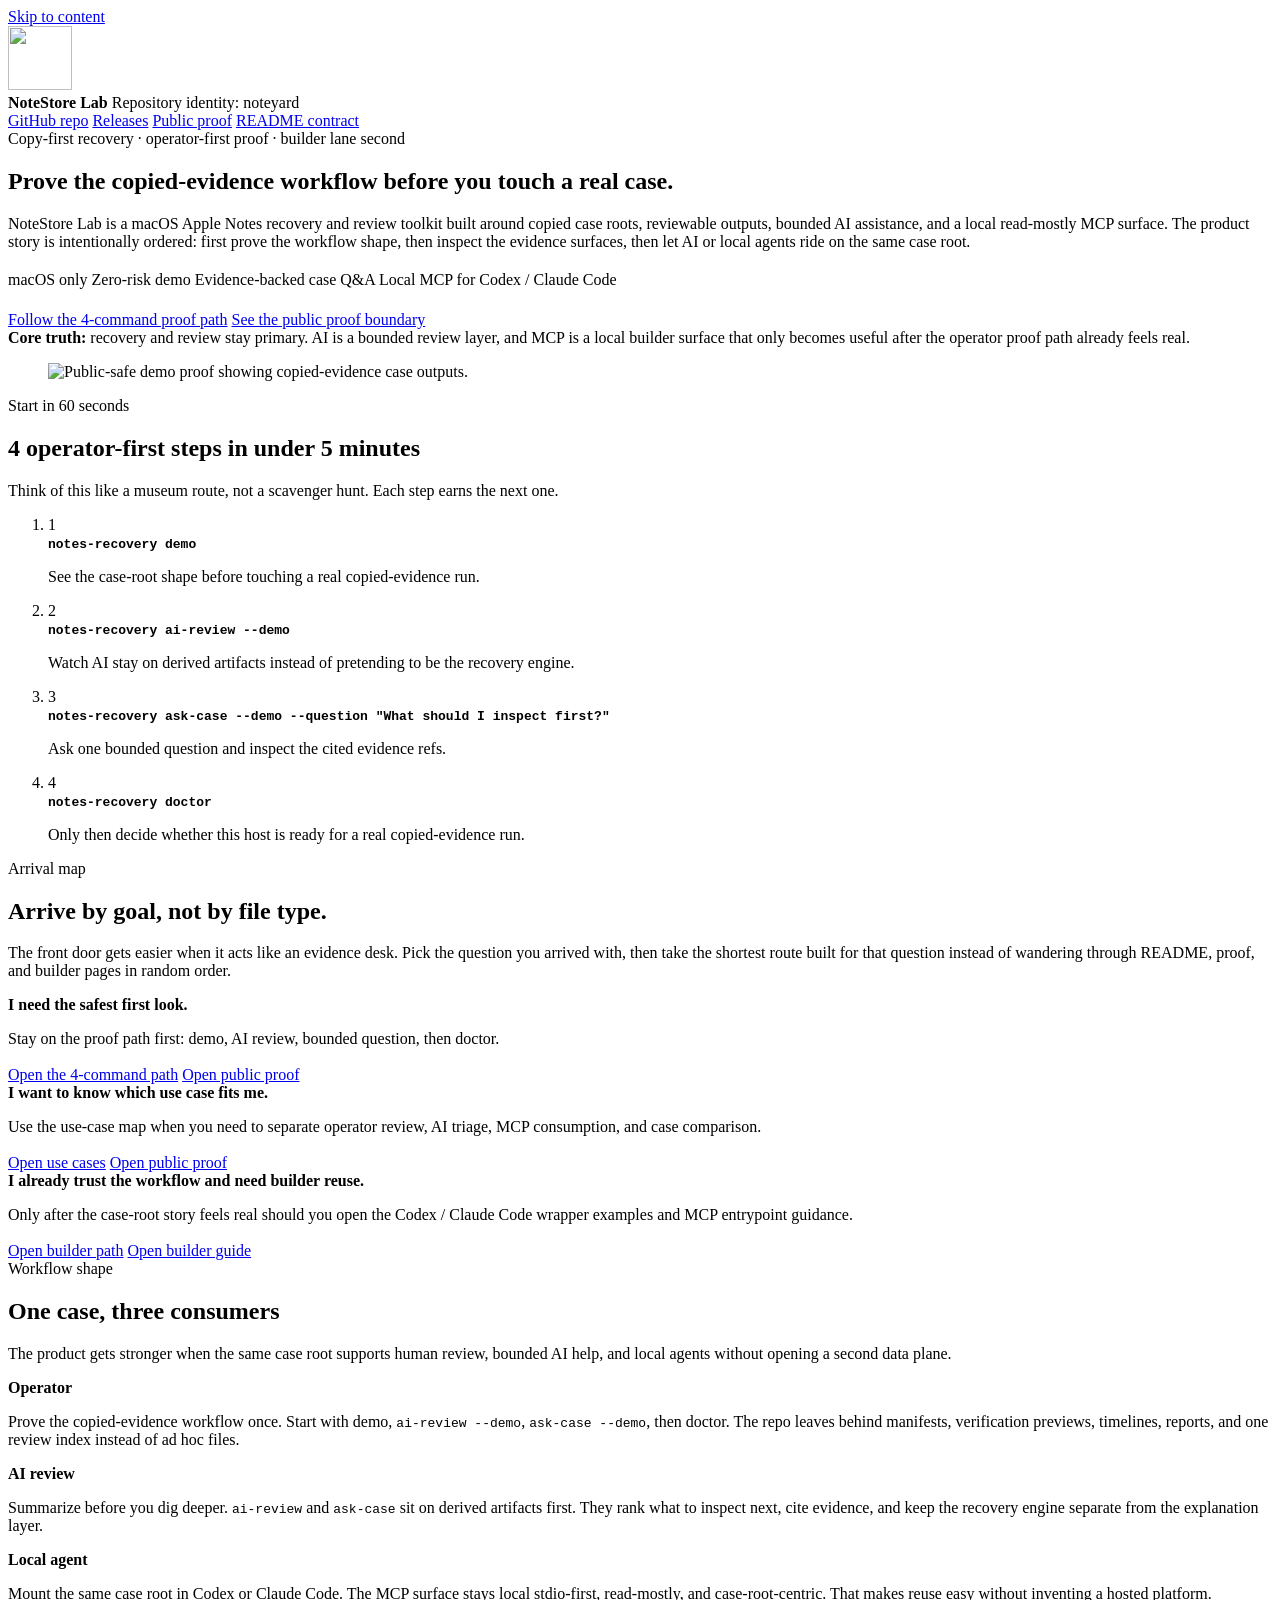
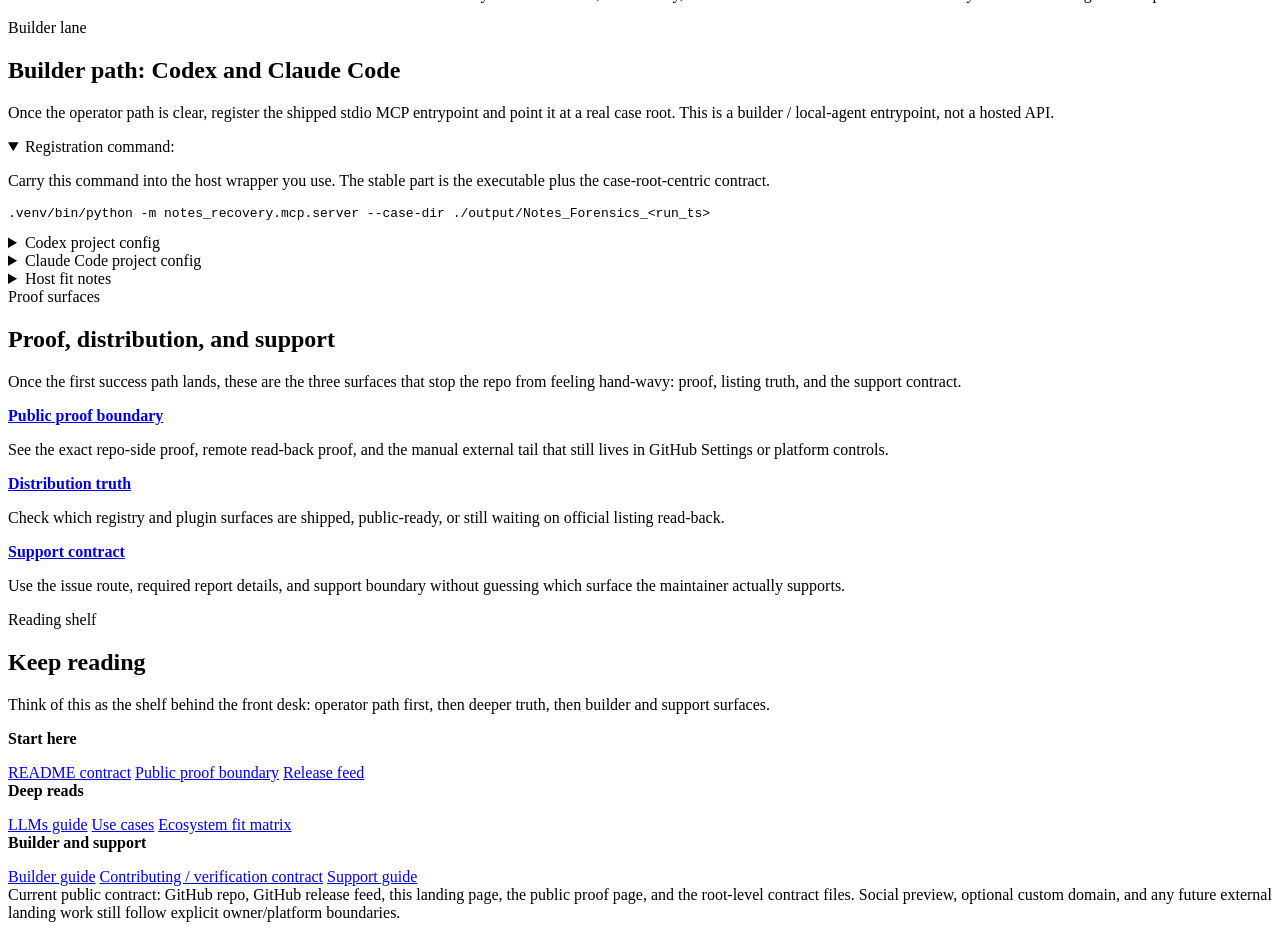
==== index.html @ bfe28a8c "chore: rename internal references to noteyard Replace apple-notes-forensics / apple_notes_forensics " ====
<!DOCTYPE html>
<html lang="en">
  <head>
    <meta charset="utf-8" />
    <meta name="viewport" content="width=device-width, initial-scale=1" />
    <title>NoteStore Lab | Copy-first Apple Notes recovery and review toolkit</title>
    <meta
      name="description"
      content="Copy-first Apple Notes recovery and review toolkit for macOS, with AI-assisted triage, evidence-backed case Q&A, and a read-mostly MCP surface for Codex / Claude Code style local agent workflows."
    />
    <meta
      property="og:title"
      content="NoteStore Lab | Copy-first Apple Notes recovery and review toolkit"
    />
    <meta
      property="og:description"
      content="Recovery and review stay primary. AI remains a bounded review layer, and MCP stays a local stdio-first protocol surface for builders and Codex / Claude Code style local agents."
    />
    <meta property="og:site_name" content="NoteStore Lab" />
    <meta property="og:locale" content="en_US" />
    <meta property="og:type" content="website" />
    <meta property="og:image" content="assets/social/social-preview.png" />
    <meta property="og:url" content="https://xiaojiou176-open.github.io/noteyard/" />
    <meta name="robots" content="index,follow,max-image-preview:large" />
    <meta
      name="keywords"
      content="Apple Notes recovery, Apple Notes forensics, AI-assisted review, MCP server, Codex, Claude Code, local agent workflow, digital forensics, case root review"
    />
    <meta name="twitter:card" content="summary_large_image" />
    <meta
      name="twitter:title"
      content="NoteStore Lab | Copy-first Apple Notes recovery and review toolkit"
    />
    <meta
      name="twitter:description"
      content="AI-assisted triage, evidence-backed case Q&A, and a read-mostly MCP surface for Codex / Claude Code style local agent workflows."
    />
    <meta name="twitter:image" content="assets/social/social-preview.png" />
    <meta name="twitter:url" content="https://xiaojiou176-open.github.io/noteyard/" />
    <meta name="theme-color" content="#16212b" />
    <link rel="canonical" href="https://xiaojiou176-open.github.io/noteyard/" />
    <link rel="icon" type="image/svg+xml" href="assets/brand/notestorelab-mark.svg" />
    <link rel="icon" type="image/png" sizes="32x32" href="assets/brand/favicon-32.png" />
    <link rel="apple-touch-icon" sizes="180x180" href="assets/brand/apple-touch-icon.png" />
    <link rel="manifest" href="site.webmanifest" />
    <link rel="alternate" hreflang="en" href="https://xiaojiou176-open.github.io/noteyard/" />
    <link rel="alternate" hreflang="x-default" href="https://xiaojiou176-open.github.io/noteyard/" />
    <link rel="stylesheet" href="assets/site.css" />
    <script type="application/ld+json">
      {
        "@context": "https://schema.org",
        "@type": "SoftwareSourceCode",
        "name": "NoteStore Lab",
        "codeRepository": "https://github.com/xiaojiou176-open/noteyard",
        "url": "https://xiaojiou176-open.github.io/noteyard/",
        "description": "Copy-first Apple Notes recovery and review toolkit for macOS, with AI-assisted triage, evidence-backed case Q&A, and a read-mostly MCP surface for Codex / Claude Code style local agent workflows.",
        "inLanguage": "en-US",
        "programmingLanguage": "Python",
        "runtimePlatform": "macOS",
        "keywords": [
          "Apple Notes recovery",
          "Apple Notes forensics",
          "AI-assisted review",
          "MCP server",
          "Codex",
          "Claude Code",
          "digital forensics",
          "local agent workflow"
        ],
        "license": "https://github.com/xiaojiou176-open/noteyard/blob/main/LICENSE"
      }
    </script>
  </head>
  <body>
    <a class="skip-link" href="#content">Skip to content</a>
    <div class="site-shell">
      <header class="site-topbar fade-up">
        <div class="brand">
          <img class="brand-mark" src="assets/brand/notestorelab-mark.svg" alt="" width="64" height="64" />
          <div class="brand-copy">
            <strong>NoteStore Lab</strong>
            <span>Repository identity: noteyard</span>
          </div>
        </div>
        <nav class="site-nav" aria-label="Primary">
          <a class="pill" href="https://github.com/xiaojiou176-open/noteyard">GitHub repo</a>
          <a class="pill" href="https://github.com/xiaojiou176-open/noteyard/releases">Releases</a>
          <a class="pill" href="proof.html">Public proof</a>
          <a class="pill" href="https://github.com/xiaojiou176-open/noteyard/blob/main/README.md">README contract</a>
        </nav>
      </header>

      <main id="content">
        <section class="poster fade-up delay-1">
          <div class="poster-copy">
            <div>
              <span class="kicker">Copy-first recovery · operator-first proof · builder lane second</span>
              <h1>Prove the copied-evidence workflow before you touch a real case.</h1>
              <p class="lede">
                NoteStore Lab is a macOS Apple Notes recovery and review toolkit
                built around copied case roots, reviewable outputs, bounded AI
                assistance, and a local read-mostly MCP surface. The product
                story is intentionally ordered: first prove the workflow shape,
                then inspect the evidence surfaces, then let AI or local agents
                ride on the same case root.
              </p>
              <div class="badge-row" style="margin-top: 20px;">
                <span class="badge">macOS only</span>
                <span class="badge">Zero-risk demo</span>
                <span class="badge">Evidence-backed case Q&amp;A</span>
                <span class="badge">Local MCP for Codex / Claude Code</span>
              </div>
              <div class="cta-row" style="margin-top: 22px;">
                <a class="button-primary" href="#proof-path">Follow the 4-command proof path</a>
                <a class="button-secondary" href="proof.html">See the public proof boundary</a>
              </div>
            </div>

            <div class="poster-note">
              <strong>Core truth:</strong> recovery and review stay primary. AI
              is a bounded review layer, and MCP is a local builder surface that
              only becomes useful after the operator proof path already feels
              real.
            </div>
          </div>

          <div class="poster-visual">
            <figure class="hero-shot">
              <img
                src="assets/readme/hero-public-demo.png"
                alt="Public-safe demo proof showing copied-evidence case outputs."
              />
            </figure>
            <aside class="command-panel" id="proof-path" aria-label="Start in 60 seconds">
              <span class="command-kicker">Start in 60 seconds</span>
              <h2>4 operator-first steps in under 5 minutes</h2>
              <p class="command-copy">
                Think of this like a museum route, not a scavenger hunt. Each
                step earns the next one.
              </p>
              <ol class="command-list">
                <li class="command-step">
                  <span class="step-index">1</span>
                  <div>
                    <strong><code>notes-recovery demo</code></strong>
                    <p>See the case-root shape before touching a real copied-evidence run.</p>
                  </div>
                </li>
                <li class="command-step">
                  <span class="step-index">2</span>
                  <div>
                    <strong><code>notes-recovery ai-review --demo</code></strong>
                    <p>Watch AI stay on derived artifacts instead of pretending to be the recovery engine.</p>
                  </div>
                </li>
                <li class="command-step">
                  <span class="step-index">3</span>
                  <div>
                    <strong><code>notes-recovery ask-case --demo --question "What should I inspect first?"</code></strong>
                    <p>Ask one bounded question and inspect the cited evidence refs.</p>
                  </div>
                </li>
                <li class="command-step">
                  <span class="step-index">4</span>
                  <div>
                    <strong><code>notes-recovery doctor</code></strong>
                    <p>Only then decide whether this host is ready for a real copied-evidence run.</p>
                  </div>
                </li>
              </ol>
            </aside>
          </div>
        </section>

        <section class="site-section fade-up delay-2">
          <div class="section-header">
            <div>
              <span class="section-kicker">Arrival map</span>
              <h2>Arrive by goal, not by file type.</h2>
            </div>
            <p class="section-copy">
              The front door gets easier when it acts like an evidence desk.
              Pick the question you arrived with, then take the shortest route
              built for that question instead of wandering through README,
              proof, and builder pages in random order.
            </p>
          </div>
          <div class="card-grid card-grid--3">
            <article class="card card--accent">
              <strong>I need the safest first look.</strong>
              <p>
                Stay on the proof path first: demo, AI review, bounded
                question, then doctor.
              </p>
              <div class="pill-row" style="margin-top: 18px;">
                <a class="pill" href="#proof-path">Open the 4-command path</a>
                <a class="pill" href="proof.html">Open public proof</a>
              </div>
            </article>
            <article class="card card--ink">
              <strong>I want to know which use case fits me.</strong>
              <p>
                Use the use-case map when you need to separate operator review,
                AI triage, MCP consumption, and case comparison.
              </p>
              <div class="pill-row" style="margin-top: 18px;">
                <a class="pill" href="https://github.com/xiaojiou176-open/noteyard/blob/main/USE_CASES.md">Open use cases</a>
                <a class="pill" href="proof.html">Open public proof</a>
              </div>
            </article>
            <article class="card card--warm">
              <strong>I already trust the workflow and need builder reuse.</strong>
              <p>
                Only after the case-root story feels real should you open the
                Codex / Claude Code wrapper examples and MCP entrypoint
                guidance.
              </p>
              <div class="pill-row" style="margin-top: 18px;">
                <a class="pill" href="#builder-path">Open builder path</a>
                <a class="pill" href="https://github.com/xiaojiou176-open/noteyard/blob/main/INTEGRATIONS.md">Open builder guide</a>
              </div>
            </article>
          </div>
        </section>

        <section class="site-section fade-up delay-2">
          <div class="section-header">
            <div>
              <span class="section-kicker">Workflow shape</span>
              <h2>One case, three consumers</h2>
            </div>
            <p class="section-copy">
              The product gets stronger when the same case root supports human
              review, bounded AI help, and local agents without opening a
              second data plane.
            </p>
          </div>
          <div class="rail-grid">
            <article class="rail-card card--accent">
              <strong>Operator</strong>
              <p>
                Prove the copied-evidence workflow once. Start with demo,
                <code>ai-review --demo</code>, <code>ask-case --demo</code>,
                then doctor. The repo leaves behind manifests, verification
                previews, timelines, reports, and one review index instead of
                ad hoc files.
              </p>
            </article>
            <article class="rail-card card--ink">
              <strong>AI review</strong>
              <p>
                Summarize before you dig deeper. <code>ai-review</code> and
                <code>ask-case</code> sit on derived artifacts first. They rank
                what to inspect next, cite evidence, and keep the recovery
                engine separate from the explanation layer.
              </p>
            </article>
            <article class="rail-card card--warm">
              <strong>Local agent</strong>
              <p>
                Mount the same case root in Codex or Claude Code. The MCP
                surface stays local stdio-first, read-mostly, and
                case-root-centric. That makes reuse easy without inventing a
                hosted platform.
              </p>
            </article>
          </div>
        </section>

        <section class="site-section fade-up delay-3" id="builder-path">
          <div class="section-header">
            <div>
              <span class="section-kicker">Builder lane</span>
              <h2>Builder path: Codex and Claude Code</h2>
            </div>
            <p class="section-copy">
              Once the operator path is clear, register the shipped stdio MCP
              entrypoint and point it at a real case root. This is a builder /
              local-agent entrypoint, not a hosted API.
            </p>
          </div>

          <div class="accordion-group">
            <details class="accordion" open>
              <summary>Registration command:</summary>
              <div class="accordion-body">
                <p>
                  Carry this command into the host wrapper you use. The stable
                  part is the executable plus the case-root-centric contract.
                </p>
                <pre><code>.venv/bin/python -m notes_recovery.mcp.server --case-dir ./output/Notes_Forensics_&lt;run_ts&gt;</code></pre>
              </div>
            </details>

            <details class="accordion">
              <summary>Codex project config</summary>
              <div class="accordion-body">
                <p>
                  Use the project <code>.codex/config.toml</code> shape and keep
                  the path base honest.
                </p>
                <pre><code>[mcp_servers.notestorelab]
command = "../.venv/bin/python"
args = [
  "-m",
  "notes_recovery.mcp.server",
  "--case-dir",
  "./output/Notes_Forensics_&lt;run_ts&gt;",
]
cwd = ".."</code></pre>
              </div>
            </details>

            <details class="accordion">
              <summary>Claude Code project config</summary>
              <div class="accordion-body">
                <p>
                  Use the project <code>.mcp.json</code> shape and point it at
                  the same shipped local stdio command.
                </p>
                <pre><code>{
  "mcpServers": {
    "notestorelab": {
      "command": ".venv/bin/python",
      "args": [
        "-m",
        "notes_recovery.mcp.server",
        "--case-dir",
        "./output/Notes_Forensics_&lt;run_ts&gt;"
      ]
    }
  }
}</code></pre>
              </div>
            </details>

            <details class="accordion">
              <summary>Host fit notes</summary>
              <div class="accordion-body">
                <div class="host-grid">
                  <article class="callout-card">
                    <strong>Claude Code</strong>
                    <p>
                      Good fit for the shipped local stdio MCP contract and
                      case-root-centric workflow.
                    </p>
                  </article>
                  <article class="callout-card">
                    <strong>Codex</strong>
                    <p>
                      Good fit for the same local stdio MCP contract. Carry the
                      executable command into the host wrapper you use.
                    </p>
                  </article>
                  <article class="callout-card">
                    <strong>ChatGPT developer mode</strong>
                    <p>Comparison path only.</p>
                  </article>
                  <article class="callout-card">
                    <strong>OpenClaw-style hosts</strong>
                    <p>
                      Compatible bundle path now shipped. Reuse the same local
                      MCP command and the bundled archive build, but do not
                      treat the live secondary ClawHub skill listing as proof of
                      a first-class OpenClaw wrapper or bundle listing.
                    </p>
                  </article>
                </div>
                <div class="inline-note" style="margin-top: 16px;">
                  Fastest host smoke: run demo, run
                  <code>ask-case --demo</code>, then register the exact
                  <code>notes_recovery.mcp.server</code> command against one
                  case root.
                </div>
              </div>
            </details>
          </div>
        </section>

        <section class="site-section fade-up delay-3">
          <div class="section-header">
            <div>
              <span class="section-kicker">Proof surfaces</span>
              <h2>Proof, distribution, and support</h2>
            </div>
            <p class="section-copy">
              Once the first success path lands, these are the three surfaces
              that stop the repo from feeling hand-wavy: proof, listing truth,
              and the support contract.
            </p>
          </div>
          <div class="card-grid card-grid--3">
            <article class="card card--accent">
              <strong><a href="proof.html">Public proof boundary</a></strong>
              <p>
                See the exact repo-side proof, remote read-back proof, and the
                manual external tail that still lives in GitHub Settings or
                platform controls.
              </p>
            </article>
            <article class="card card--ink">
              <strong><a href="https://github.com/xiaojiou176-open/noteyard/blob/main/DISTRIBUTION.md">Distribution truth</a></strong>
              <p>
                Check which registry and plugin surfaces are shipped,
                public-ready, or still waiting on official listing read-back.
              </p>
            </article>
            <article class="card card--warm">
              <strong><a href="https://github.com/xiaojiou176-open/noteyard/blob/main/SUPPORT.md">Support contract</a></strong>
              <p>
                Use the issue route, required report details, and support
                boundary without guessing which surface the maintainer actually
                supports.
              </p>
            </article>
          </div>
        </section>

        <section class="site-section fade-up delay-3">
          <div class="section-header">
            <div>
              <span class="section-kicker">Reading shelf</span>
              <h2>Keep reading</h2>
            </div>
            <p class="section-copy">
              Think of this as the shelf behind the front desk: operator path
              first, then deeper truth, then builder and support surfaces.
            </p>
          </div>
          <div class="link-grid card-grid--3">
            <article class="link-card">
              <strong>Start here</strong>
              <div class="pill-row" style="margin-top: 16px;">
                <a class="pill" href="https://github.com/xiaojiou176-open/noteyard/blob/main/README.md">README contract</a>
                <a class="pill" href="proof.html">Public proof boundary</a>
                <a class="pill" href="https://github.com/xiaojiou176-open/noteyard/releases">Release feed</a>
              </div>
            </article>
            <article class="link-card">
              <strong>Deep reads</strong>
              <div class="pill-row" style="margin-top: 16px;">
                <a class="pill" href="llms.txt">LLMs guide</a>
                <a class="pill" href="USE_CASES.md">Use cases</a>
                <a class="pill" href="ECOSYSTEM.md">Ecosystem fit matrix</a>
              </div>
            </article>
            <article class="link-card">
              <strong>Builder and support</strong>
              <div class="pill-row" style="margin-top: 16px;">
                <a class="pill" href="INTEGRATIONS.md">Builder guide</a>
                <a class="pill" href="CONTRIBUTING.md">Contributing / verification contract</a>
                <a class="pill" href="SUPPORT.md">Support guide</a>
              </div>
            </article>
          </div>

          <div class="footer-note">
            Current public contract: GitHub repo, GitHub release feed, this
            landing page, the public proof page, and the root-level contract
            files. Social preview, optional custom domain, and any future
            external landing work still follow explicit owner/platform
            boundaries.
          </div>
        </section>
      </main>
    </div>
  </body>
</html>
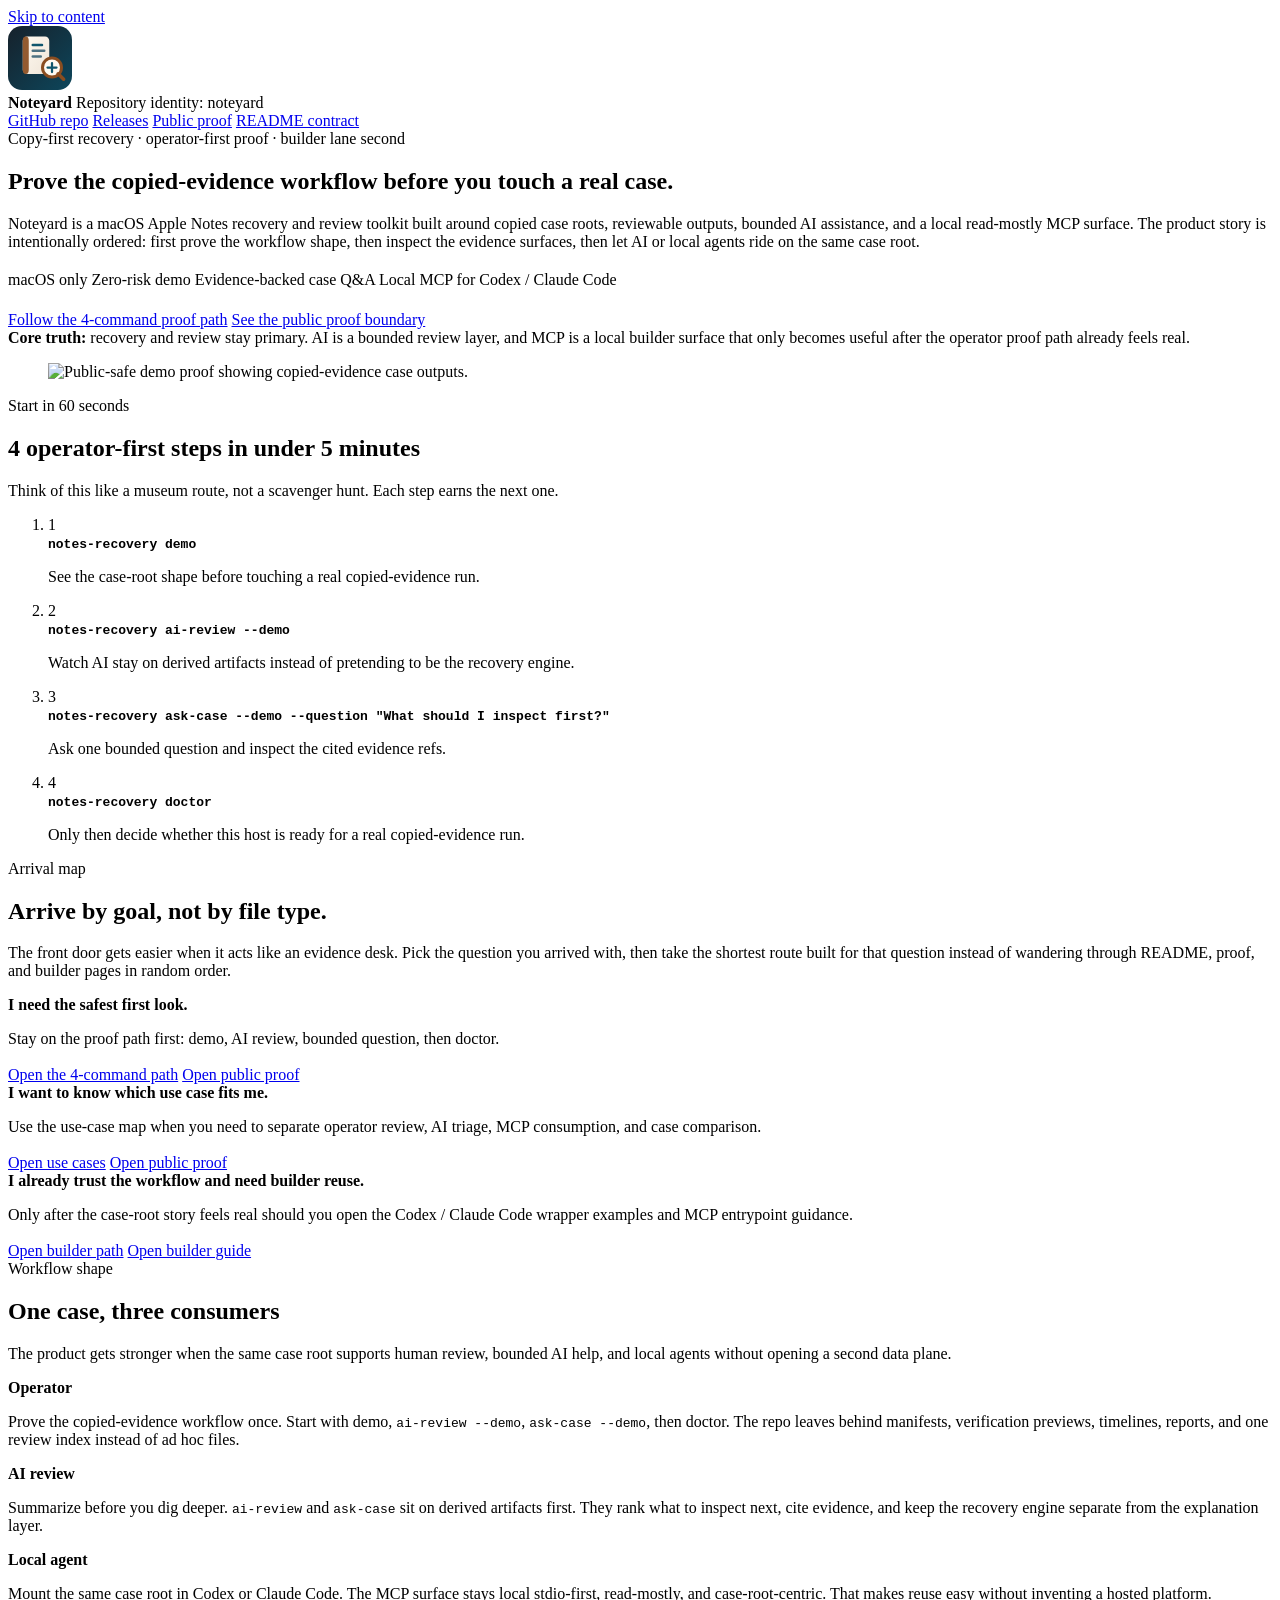
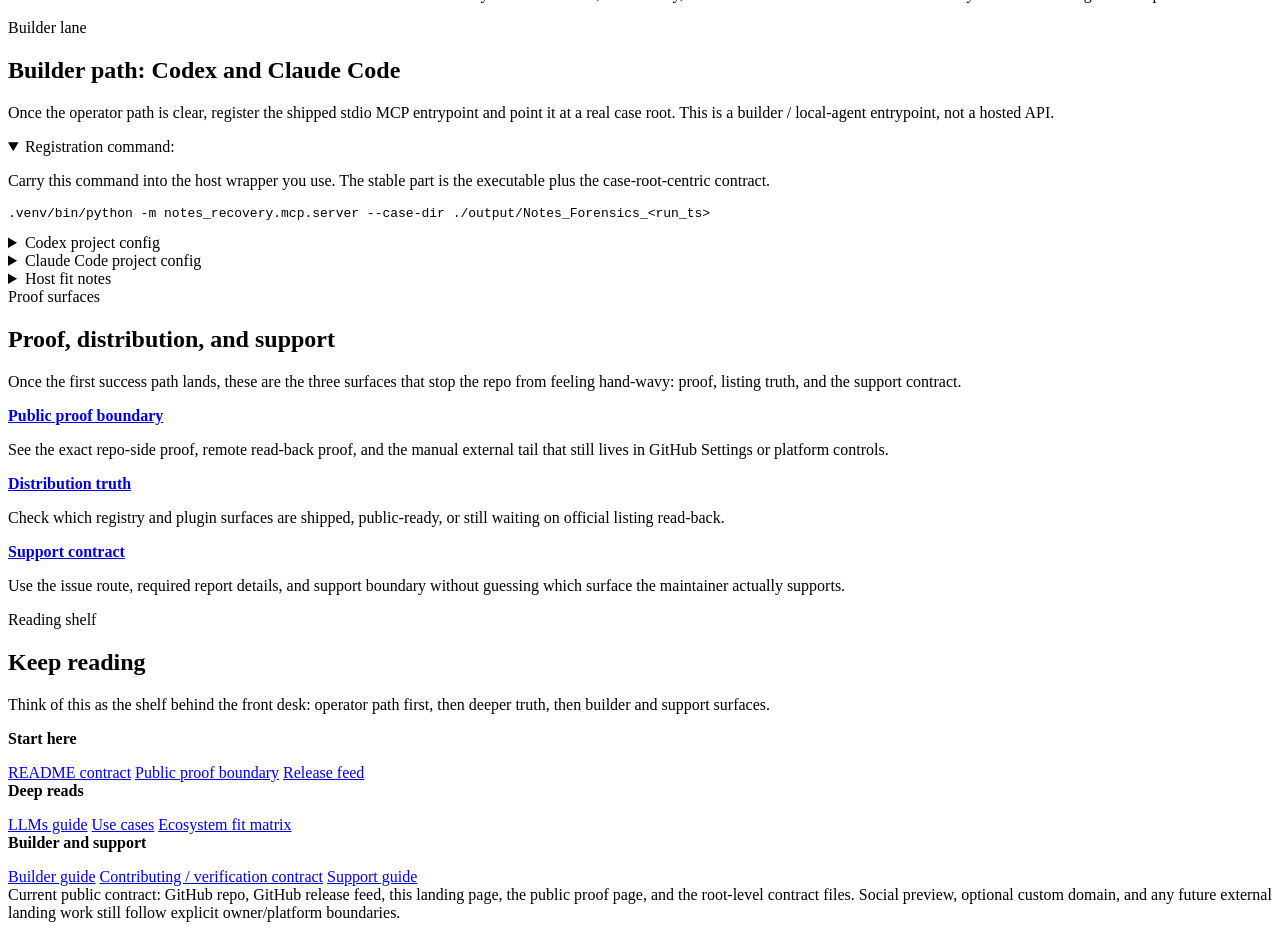
==== commit b9fbd6cf: "chore: full consistent rename to noteyard Replace ALL casing variants of every legacy product/brand " ====
--- a/index.html
+++ b/index.html
@@ -3,20 +3,20 @@
   <head>
     <meta charset="utf-8" />
     <meta name="viewport" content="width=device-width, initial-scale=1" />
-    <title>NoteStore Lab | Copy-first Apple Notes recovery and review toolkit</title>
+    <title>Noteyard | Copy-first Apple Notes recovery and review toolkit</title>
     <meta
       name="description"
       content="Copy-first Apple Notes recovery and review toolkit for macOS, with AI-assisted triage, evidence-backed case Q&A, and a read-mostly MCP surface for Codex / Claude Code style local agent workflows."
     />
     <meta
       property="og:title"
-      content="NoteStore Lab | Copy-first Apple Notes recovery and review toolkit"
+      content="Noteyard | Copy-first Apple Notes recovery and review toolkit"
     />
     <meta
       property="og:description"
       content="Recovery and review stay primary. AI remains a bounded review layer, and MCP stays a local stdio-first protocol surface for builders and Codex / Claude Code style local agents."
     />
-    <meta property="og:site_name" content="NoteStore Lab" />
+    <meta property="og:site_name" content="Noteyard" />
     <meta property="og:locale" content="en_US" />
     <meta property="og:type" content="website" />
     <meta property="og:image" content="assets/social/social-preview.png" />
@@ -29,7 +29,7 @@
     <meta name="twitter:card" content="summary_large_image" />
     <meta
       name="twitter:title"
-      content="NoteStore Lab | Copy-first Apple Notes recovery and review toolkit"
+      content="Noteyard | Copy-first Apple Notes recovery and review toolkit"
     />
     <meta
       name="twitter:description"
@@ -39,7 +39,7 @@
     <meta name="twitter:url" content="https://xiaojiou176-open.github.io/noteyard/" />
     <meta name="theme-color" content="#16212b" />
     <link rel="canonical" href="https://xiaojiou176-open.github.io/noteyard/" />
-    <link rel="icon" type="image/svg+xml" href="assets/brand/notestorelab-mark.svg" />
+    <link rel="icon" type="image/svg+xml" href="assets/brand/noteyard-mark.svg" />
     <link rel="icon" type="image/png" sizes="32x32" href="assets/brand/favicon-32.png" />
     <link rel="apple-touch-icon" sizes="180x180" href="assets/brand/apple-touch-icon.png" />
     <link rel="manifest" href="site.webmanifest" />
@@ -50,7 +50,7 @@
       {
         "@context": "https://schema.org",
         "@type": "SoftwareSourceCode",
-        "name": "NoteStore Lab",
+        "name": "Noteyard",
         "codeRepository": "https://github.com/xiaojiou176-open/noteyard",
         "url": "https://xiaojiou176-open.github.io/noteyard/",
         "description": "Copy-first Apple Notes recovery and review toolkit for macOS, with AI-assisted triage, evidence-backed case Q&A, and a read-mostly MCP surface for Codex / Claude Code style local agent workflows.",
@@ -76,9 +76,9 @@
     <div class="site-shell">
       <header class="site-topbar fade-up">
         <div class="brand">
-          <img class="brand-mark" src="assets/brand/notestorelab-mark.svg" alt="" width="64" height="64" />
+          <img class="brand-mark" src="assets/brand/noteyard-mark.svg" alt="" width="64" height="64" />
           <div class="brand-copy">
-            <strong>NoteStore Lab</strong>
+            <strong>Noteyard</strong>
             <span>Repository identity: noteyard</span>
           </div>
         </div>
@@ -97,7 +97,7 @@
               <span class="kicker">Copy-first recovery · operator-first proof · builder lane second</span>
               <h1>Prove the copied-evidence workflow before you touch a real case.</h1>
               <p class="lede">
-                NoteStore Lab is a macOS Apple Notes recovery and review toolkit
+                Noteyard is a macOS Apple Notes recovery and review toolkit
                 built around copied case roots, reviewable outputs, bounded AI
                 assistance, and a local read-mostly MCP surface. The product
                 story is intentionally ordered: first prove the workflow shape,
@@ -299,7 +299,7 @@
                   Use the project <code>.codex/config.toml</code> shape and keep
                   the path base honest.
                 </p>
-                <pre><code>[mcp_servers.notestorelab]
+                <pre><code>[mcp_servers.noteyard]
 command = "../.venv/bin/python"
 args = [
   "-m",
@@ -320,7 +320,7 @@
                 </p>
                 <pre><code>{
   "mcpServers": {
-    "notestorelab": {
+    "noteyard": {
       "command": ".venv/bin/python",
       "args": [
         "-m",
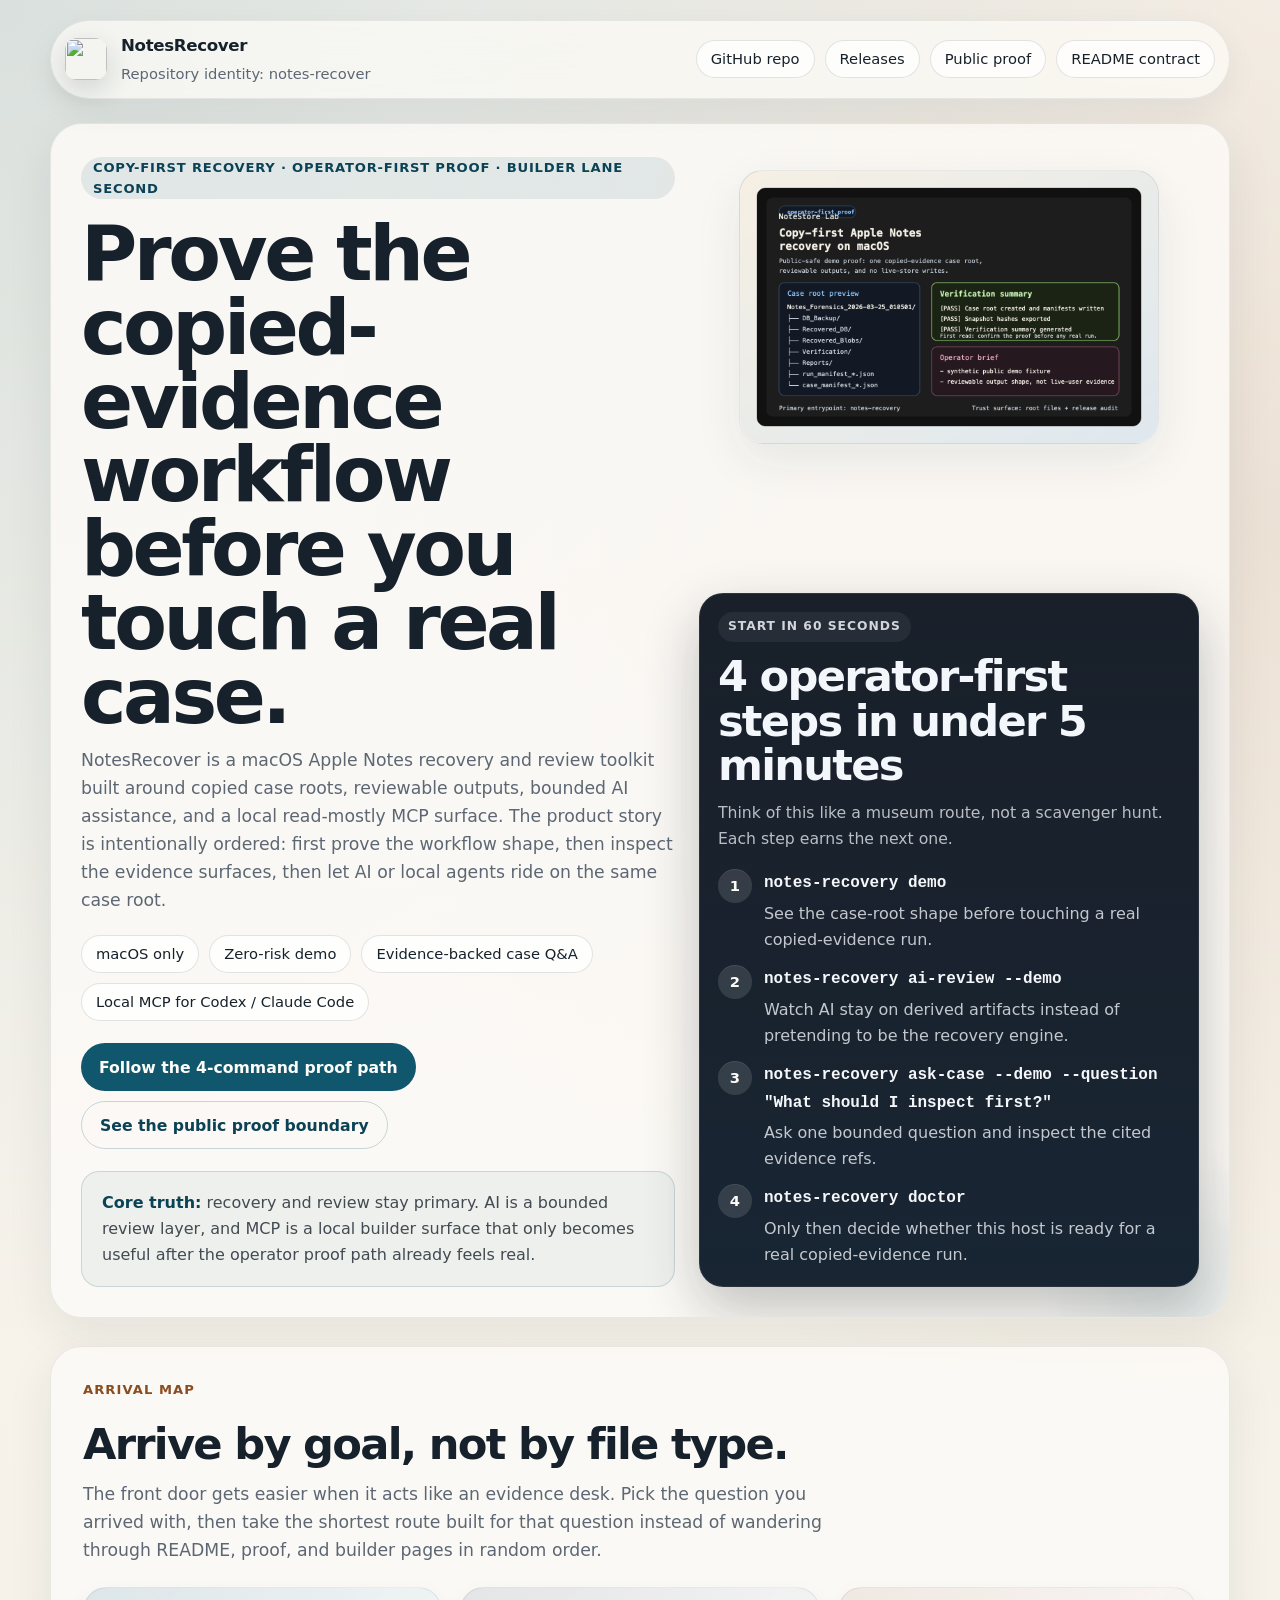
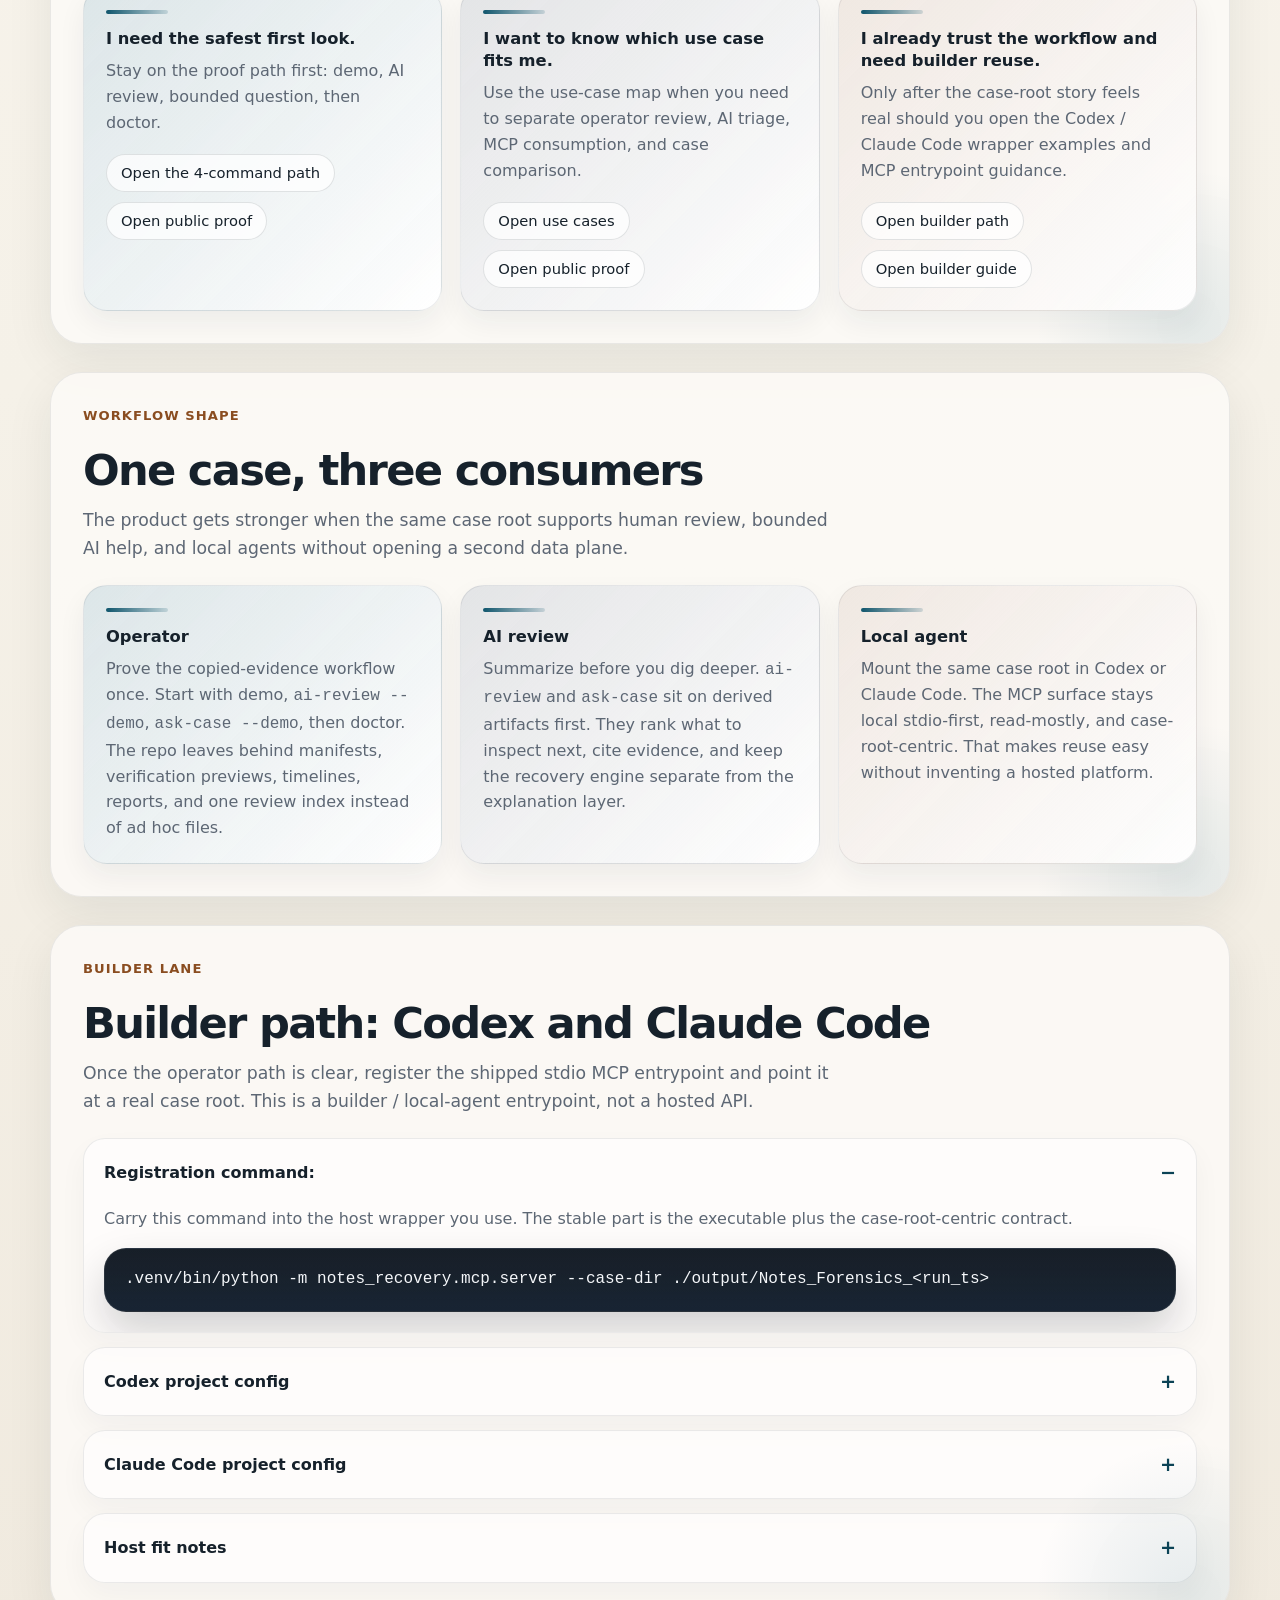
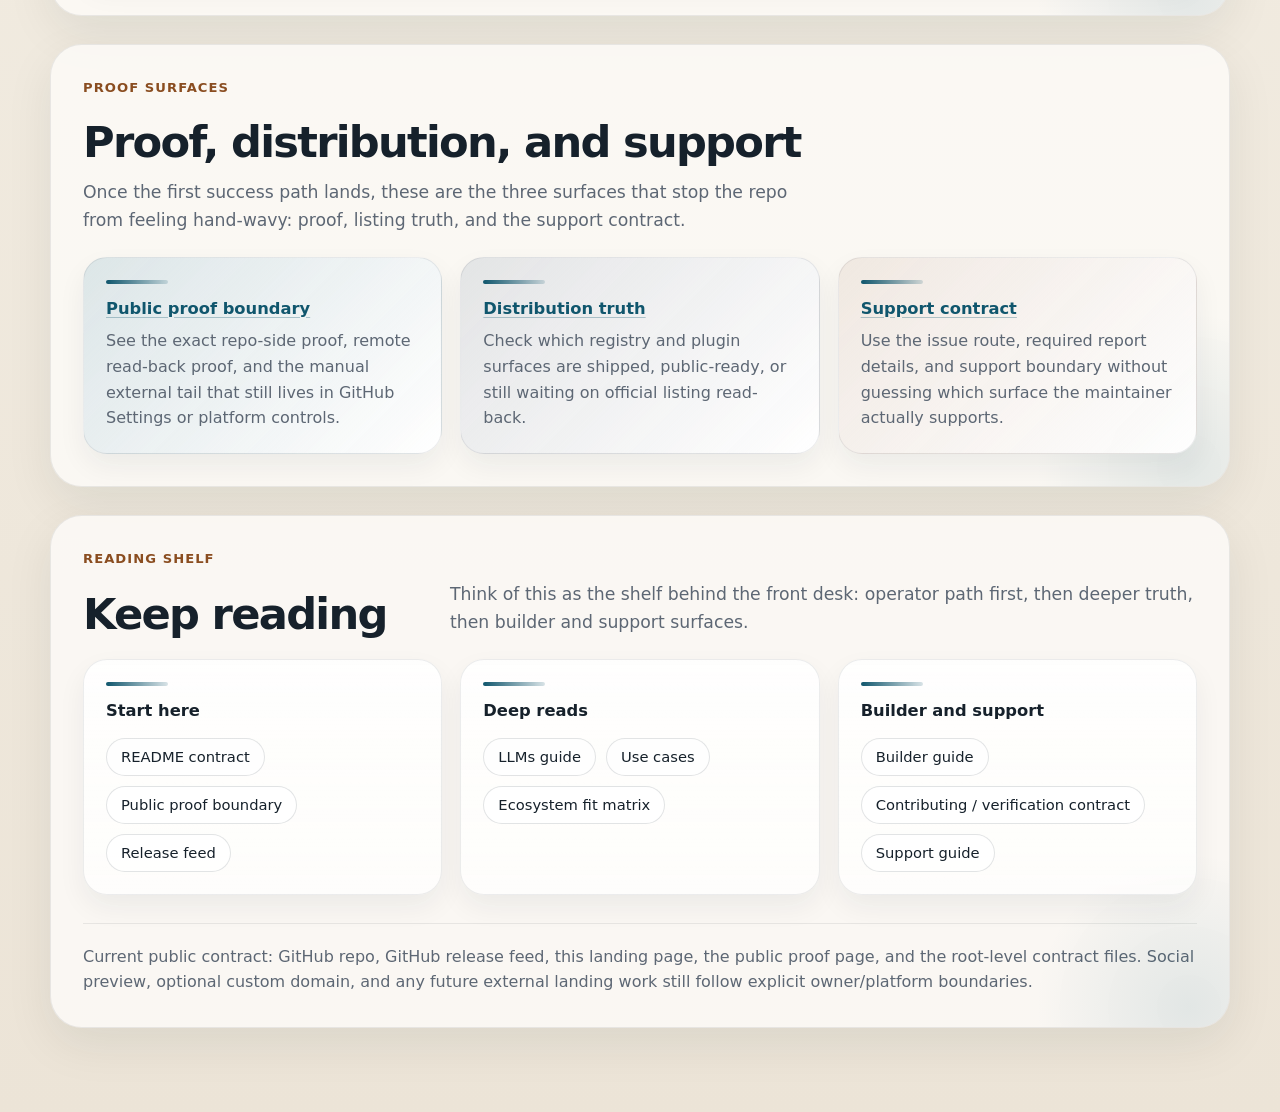
==== commit 887be925: "chore(rebrand): noteyard → notes-recover (v3 deep rename) 5/27 v3 核弹方案：彻底深层改名。  变更： - 仓内所有旧名字符串替换为新名" ====
--- a/index.html
+++ b/index.html
@@ -3,24 +3,24 @@
   <head>
     <meta charset="utf-8" />
     <meta name="viewport" content="width=device-width, initial-scale=1" />
-    <title>Noteyard | Copy-first Apple Notes recovery and review toolkit</title>
+    <title>NotesRecover | Copy-first Apple Notes recovery and review toolkit</title>
     <meta
       name="description"
       content="Copy-first Apple Notes recovery and review toolkit for macOS, with AI-assisted triage, evidence-backed case Q&A, and a read-mostly MCP surface for Codex / Claude Code style local agent workflows."
     />
     <meta
       property="og:title"
-      content="Noteyard | Copy-first Apple Notes recovery and review toolkit"
+      content="NotesRecover | Copy-first Apple Notes recovery and review toolkit"
     />
     <meta
       property="og:description"
       content="Recovery and review stay primary. AI remains a bounded review layer, and MCP stays a local stdio-first protocol surface for builders and Codex / Claude Code style local agents."
     />
-    <meta property="og:site_name" content="Noteyard" />
+    <meta property="og:site_name" content="NotesRecover" />
     <meta property="og:locale" content="en_US" />
     <meta property="og:type" content="website" />
     <meta property="og:image" content="assets/social/social-preview.png" />
-    <meta property="og:url" content="https://xiaojiou176-open.github.io/noteyard/" />
+    <meta property="og:url" content="https://xiaojiou176-open.github.io/notes-recover/" />
     <meta name="robots" content="index,follow,max-image-preview:large" />
     <meta
       name="keywords"
@@ -29,30 +29,30 @@
     <meta name="twitter:card" content="summary_large_image" />
     <meta
       name="twitter:title"
-      content="Noteyard | Copy-first Apple Notes recovery and review toolkit"
+      content="NotesRecover | Copy-first Apple Notes recovery and review toolkit"
     />
     <meta
       name="twitter:description"
       content="AI-assisted triage, evidence-backed case Q&A, and a read-mostly MCP surface for Codex / Claude Code style local agent workflows."
     />
     <meta name="twitter:image" content="assets/social/social-preview.png" />
-    <meta name="twitter:url" content="https://xiaojiou176-open.github.io/noteyard/" />
+    <meta name="twitter:url" content="https://xiaojiou176-open.github.io/notes-recover/" />
     <meta name="theme-color" content="#16212b" />
-    <link rel="canonical" href="https://xiaojiou176-open.github.io/noteyard/" />
-    <link rel="icon" type="image/svg+xml" href="assets/brand/noteyard-mark.svg" />
+    <link rel="canonical" href="https://xiaojiou176-open.github.io/notes-recover/" />
+    <link rel="icon" type="image/svg+xml" href="assets/brand/notes-recover-mark.svg" />
     <link rel="icon" type="image/png" sizes="32x32" href="assets/brand/favicon-32.png" />
     <link rel="apple-touch-icon" sizes="180x180" href="assets/brand/apple-touch-icon.png" />
     <link rel="manifest" href="site.webmanifest" />
-    <link rel="alternate" hreflang="en" href="https://xiaojiou176-open.github.io/noteyard/" />
-    <link rel="alternate" hreflang="x-default" href="https://xiaojiou176-open.github.io/noteyard/" />
+    <link rel="alternate" hreflang="en" href="https://xiaojiou176-open.github.io/notes-recover/" />
+    <link rel="alternate" hreflang="x-default" href="https://xiaojiou176-open.github.io/notes-recover/" />
     <link rel="stylesheet" href="assets/site.css" />
     <script type="application/ld+json">
       {
         "@context": "https://schema.org",
         "@type": "SoftwareSourceCode",
-        "name": "Noteyard",
-        "codeRepository": "https://github.com/xiaojiou176-open/noteyard",
-        "url": "https://xiaojiou176-open.github.io/noteyard/",
+        "name": "NotesRecover",
+        "codeRepository": "https://github.com/xiaojiou176-open/notes-recover",
+        "url": "https://xiaojiou176-open.github.io/notes-recover/",
         "description": "Copy-first Apple Notes recovery and review toolkit for macOS, with AI-assisted triage, evidence-backed case Q&A, and a read-mostly MCP surface for Codex / Claude Code style local agent workflows.",
         "inLanguage": "en-US",
         "programmingLanguage": "Python",
@@ -67,7 +67,7 @@
           "digital forensics",
           "local agent workflow"
         ],
-        "license": "https://github.com/xiaojiou176-open/noteyard/blob/main/LICENSE"
+        "license": "https://github.com/xiaojiou176-open/notes-recover/blob/main/LICENSE"
       }
     </script>
   </head>
@@ -76,17 +76,17 @@
     <div class="site-shell">
       <header class="site-topbar fade-up">
         <div class="brand">
-          <img class="brand-mark" src="assets/brand/noteyard-mark.svg" alt="" width="64" height="64" />
+          <img class="brand-mark" src="assets/brand/notes-recover-mark.svg" alt="" width="64" height="64" />
           <div class="brand-copy">
-            <strong>Noteyard</strong>
-            <span>Repository identity: noteyard</span>
+            <strong>NotesRecover</strong>
+            <span>Repository identity: notes-recover</span>
           </div>
         </div>
         <nav class="site-nav" aria-label="Primary">
-          <a class="pill" href="https://github.com/xiaojiou176-open/noteyard">GitHub repo</a>
-          <a class="pill" href="https://github.com/xiaojiou176-open/noteyard/releases">Releases</a>
+          <a class="pill" href="https://github.com/xiaojiou176-open/notes-recover">GitHub repo</a>
+          <a class="pill" href="https://github.com/xiaojiou176-open/notes-recover/releases">Releases</a>
           <a class="pill" href="proof.html">Public proof</a>
-          <a class="pill" href="https://github.com/xiaojiou176-open/noteyard/blob/main/README.md">README contract</a>
+          <a class="pill" href="https://github.com/xiaojiou176-open/notes-recover/blob/main/README.md">README contract</a>
         </nav>
       </header>
 
@@ -97,7 +97,7 @@
               <span class="kicker">Copy-first recovery · operator-first proof · builder lane second</span>
               <h1>Prove the copied-evidence workflow before you touch a real case.</h1>
               <p class="lede">
-                Noteyard is a macOS Apple Notes recovery and review toolkit
+                NotesRecover is a macOS Apple Notes recovery and review toolkit
                 built around copied case roots, reviewable outputs, bounded AI
                 assistance, and a local read-mostly MCP surface. The product
                 story is intentionally ordered: first prove the workflow shape,
@@ -204,7 +204,7 @@
                 AI triage, MCP consumption, and case comparison.
               </p>
               <div class="pill-row" style="margin-top: 18px;">
-                <a class="pill" href="https://github.com/xiaojiou176-open/noteyard/blob/main/USE_CASES.md">Open use cases</a>
+                <a class="pill" href="https://github.com/xiaojiou176-open/notes-recover/blob/main/USE_CASES.md">Open use cases</a>
                 <a class="pill" href="proof.html">Open public proof</a>
               </div>
             </article>
@@ -217,7 +217,7 @@
               </p>
               <div class="pill-row" style="margin-top: 18px;">
                 <a class="pill" href="#builder-path">Open builder path</a>
-                <a class="pill" href="https://github.com/xiaojiou176-open/noteyard/blob/main/INTEGRATIONS.md">Open builder guide</a>
+                <a class="pill" href="https://github.com/xiaojiou176-open/notes-recover/blob/main/INTEGRATIONS.md">Open builder guide</a>
               </div>
             </article>
           </div>
@@ -299,7 +299,7 @@
                   Use the project <code>.codex/config.toml</code> shape and keep
                   the path base honest.
                 </p>
-                <pre><code>[mcp_servers.noteyard]
+                <pre><code>[mcp_servers.notes-recover]
 command = "../.venv/bin/python"
 args = [
   "-m",
@@ -320,7 +320,7 @@
                 </p>
                 <pre><code>{
   "mcpServers": {
-    "noteyard": {
+    "notes-recover": {
       "command": ".venv/bin/python",
       "args": [
         "-m",
@@ -399,14 +399,14 @@
               </p>
             </article>
             <article class="card card--ink">
-              <strong><a href="https://github.com/xiaojiou176-open/noteyard/blob/main/DISTRIBUTION.md">Distribution truth</a></strong>
+              <strong><a href="https://github.com/xiaojiou176-open/notes-recover/blob/main/DISTRIBUTION.md">Distribution truth</a></strong>
               <p>
                 Check which registry and plugin surfaces are shipped,
                 public-ready, or still waiting on official listing read-back.
               </p>
             </article>
             <article class="card card--warm">
-              <strong><a href="https://github.com/xiaojiou176-open/noteyard/blob/main/SUPPORT.md">Support contract</a></strong>
+              <strong><a href="https://github.com/xiaojiou176-open/notes-recover/blob/main/SUPPORT.md">Support contract</a></strong>
               <p>
                 Use the issue route, required report details, and support
                 boundary without guessing which surface the maintainer actually
@@ -431,9 +431,9 @@
             <article class="link-card">
               <strong>Start here</strong>
               <div class="pill-row" style="margin-top: 16px;">
-                <a class="pill" href="https://github.com/xiaojiou176-open/noteyard/blob/main/README.md">README contract</a>
+                <a class="pill" href="https://github.com/xiaojiou176-open/notes-recover/blob/main/README.md">README contract</a>
                 <a class="pill" href="proof.html">Public proof boundary</a>
-                <a class="pill" href="https://github.com/xiaojiou176-open/noteyard/releases">Release feed</a>
+                <a class="pill" href="https://github.com/xiaojiou176-open/notes-recover/releases">Release feed</a>
               </div>
             </article>
             <article class="link-card">
--- a/assets/site.css
+++ b/assets/site.css
@@ -0,0 +1,764 @@
+:root {
+  color-scheme: light;
+  --bg: #f5f1e8;
+  --bg-deep: #ece4d7;
+  --surface: rgba(252, 250, 246, 0.88);
+  --surface-strong: #fffdf9;
+  --surface-tint: rgba(16, 86, 109, 0.06);
+  --ink: #16212b;
+  --ink-soft: rgba(22, 33, 43, 0.8);
+  --muted: #5d6774;
+  --line: rgba(22, 33, 43, 0.12);
+  --line-strong: rgba(22, 33, 43, 0.18);
+  --accent: #10566d;
+  --accent-strong: #0b4255;
+  --accent-soft: rgba(16, 86, 109, 0.1);
+  --warm: #8a4d20;
+  --warm-soft: rgba(138, 77, 32, 0.1);
+  --command: #101721;
+  --command-2: #182533;
+  --command-line: rgba(255, 255, 255, 0.1);
+  --command-ink: #f3f6fa;
+  --success: #2d7d52;
+  --shadow: 0 28px 80px rgba(18, 33, 43, 0.12);
+  --shadow-soft: 0 16px 48px rgba(18, 33, 43, 0.08);
+  --radius-xl: 32px;
+  --radius-lg: 24px;
+  --radius-md: 18px;
+  --radius-sm: 14px;
+  --content-width: min(1180px, calc(100% - 40px));
+}
+
+*,
+*::before,
+*::after {
+  box-sizing: border-box;
+}
+
+html {
+  scroll-behavior: smooth;
+}
+
+body {
+  margin: 0;
+  min-height: 100vh;
+  background:
+    radial-gradient(circle at 0% 0%, rgba(16, 86, 109, 0.14), transparent 30%),
+    radial-gradient(circle at 100% 12%, rgba(138, 77, 32, 0.12), transparent 24%),
+    linear-gradient(180deg, #fbf7f0 0%, var(--bg) 46%, var(--bg-deep) 100%);
+  color: var(--ink);
+  font-family: "SF Pro Text", Inter, "Segoe UI", system-ui, sans-serif;
+  line-height: 1.62;
+  text-rendering: optimizeLegibility;
+}
+
+img {
+  display: block;
+  max-width: 100%;
+}
+
+a {
+  color: var(--accent);
+  text-decoration-color: rgba(16, 86, 109, 0.3);
+  text-underline-offset: 0.18em;
+}
+
+a:hover {
+  color: var(--accent-strong);
+}
+
+a:focus-visible,
+summary:focus-visible,
+button:focus-visible {
+  outline: 3px solid rgba(16, 86, 109, 0.35);
+  outline-offset: 4px;
+}
+
+code,
+pre {
+  font-family: "SF Mono", "IBM Plex Mono", "Roboto Mono", Menlo, Consolas, monospace;
+}
+
+.skip-link {
+  position: absolute;
+  left: 16px;
+  top: -56px;
+  z-index: 100;
+  padding: 10px 14px;
+  border-radius: 999px;
+  background: var(--accent);
+  color: #fefcf7;
+  text-decoration: none;
+  transition: top 180ms ease;
+}
+
+.skip-link:focus {
+  top: 16px;
+}
+
+.site-shell {
+  width: var(--content-width);
+  margin: 0 auto;
+  padding: 20px 0 88px;
+}
+
+.site-topbar {
+  position: sticky;
+  top: 16px;
+  z-index: 20;
+  display: flex;
+  flex-wrap: wrap;
+  align-items: center;
+  justify-content: space-between;
+  gap: 14px 18px;
+  margin-bottom: 24px;
+  padding: 12px 14px;
+  border: 1px solid rgba(22, 33, 43, 0.08);
+  border-radius: 999px;
+  background: rgba(252, 250, 246, 0.78);
+  backdrop-filter: blur(18px) saturate(180%);
+  box-shadow: 0 12px 32px rgba(18, 33, 43, 0.06);
+}
+
+.brand {
+  display: flex;
+  align-items: center;
+  gap: 14px;
+  min-width: 0;
+}
+
+.brand-mark {
+  width: 42px;
+  height: 42px;
+  flex: 0 0 auto;
+  border-radius: 12px;
+  box-shadow: 0 10px 28px rgba(18, 33, 43, 0.16);
+}
+
+.brand-copy {
+  display: flex;
+  flex-direction: column;
+  gap: 2px;
+  min-width: 0;
+}
+
+.brand-copy strong {
+  font-family: "SF Pro Display", Inter, "Segoe UI", system-ui, sans-serif;
+  font-size: 1.04rem;
+  letter-spacing: -0.02em;
+}
+
+.brand-copy span {
+  color: var(--muted);
+  font-size: 0.92rem;
+}
+
+.site-nav,
+.pill-row,
+.badge-row,
+.cta-row,
+.footer-links {
+  display: flex;
+  flex-wrap: wrap;
+  gap: 10px;
+}
+
+.pill,
+.badge,
+.meta-chip {
+  display: inline-flex;
+  align-items: center;
+  gap: 8px;
+  min-height: 38px;
+  padding: 0 14px;
+  border-radius: 999px;
+  border: 1px solid var(--line);
+  background: rgba(255, 255, 255, 0.74);
+  color: var(--ink);
+  font-size: 0.92rem;
+  text-decoration: none;
+}
+
+.pill--accent,
+.button-primary {
+  background: var(--accent);
+  border-color: rgba(16, 86, 109, 0.2);
+  color: #fefcf7;
+}
+
+.button-secondary {
+  background: transparent;
+  border: 1px solid rgba(16, 86, 109, 0.22);
+  color: var(--accent-strong);
+}
+
+.button-primary,
+.button-secondary {
+  display: inline-flex;
+  align-items: center;
+  justify-content: center;
+  min-height: 48px;
+  padding: 0 18px;
+  border-radius: 999px;
+  font-size: 0.98rem;
+  font-weight: 700;
+  text-decoration: none;
+  transition:
+    transform 180ms ease,
+    box-shadow 180ms ease,
+    background 180ms ease,
+    border-color 180ms ease;
+}
+
+.button-primary:hover,
+.button-secondary:hover,
+.pill:hover {
+  transform: translateY(-1px);
+  box-shadow: 0 10px 24px rgba(18, 33, 43, 0.08);
+}
+
+.poster,
+.site-section,
+.site-panel {
+  position: relative;
+  overflow: hidden;
+  border: 1px solid rgba(22, 33, 43, 0.08);
+  border-radius: var(--radius-xl);
+  background: var(--surface);
+  box-shadow: var(--shadow-soft);
+}
+
+.poster {
+  display: grid;
+  grid-template-columns: 1.14fr 0.96fr;
+  gap: 24px;
+  min-height: 560px;
+  padding: 30px;
+}
+
+.poster::before,
+.site-section::before,
+.site-panel::before {
+  content: "";
+  position: absolute;
+  inset: auto -120px -140px auto;
+  width: 320px;
+  height: 320px;
+  border-radius: 50%;
+  background: radial-gradient(circle, rgba(16, 86, 109, 0.1) 0%, rgba(16, 86, 109, 0) 68%);
+  pointer-events: none;
+}
+
+.poster-copy,
+.poster-visual {
+  position: relative;
+  z-index: 1;
+}
+
+.poster-copy {
+  display: flex;
+  flex-direction: column;
+  justify-content: space-between;
+}
+
+.kicker {
+  display: inline-flex;
+  align-items: center;
+  gap: 8px;
+  width: fit-content;
+  min-height: 34px;
+  padding: 0 12px;
+  border-radius: 999px;
+  background: var(--accent-soft);
+  color: var(--accent-strong);
+  font-size: 0.82rem;
+  font-weight: 700;
+  letter-spacing: 0.06em;
+  text-transform: uppercase;
+}
+
+.poster-copy h1,
+.site-panel h1 {
+  margin: 18px 0 14px;
+  max-width: 13ch;
+  font-family: "SF Pro Display", Inter, "Segoe UI", system-ui, sans-serif;
+  font-size: clamp(2.9rem, 6vw, 5.4rem);
+  line-height: 0.96;
+  letter-spacing: -0.045em;
+}
+
+.poster-copy p,
+.section-copy,
+.lede {
+  margin: 0;
+  color: var(--muted);
+  font-size: 1.08rem;
+  max-width: 66ch;
+}
+
+.poster-note {
+  margin-top: 22px;
+  padding: 18px 20px;
+  border-radius: var(--radius-md);
+  border: 1px solid rgba(16, 86, 109, 0.16);
+  background: rgba(16, 86, 109, 0.06);
+  color: var(--ink-soft);
+}
+
+.poster-note strong {
+  color: var(--accent-strong);
+}
+
+.poster-visual {
+  display: grid;
+  gap: 16px;
+  align-content: space-between;
+}
+
+.hero-shot,
+.command-panel,
+.ledger-panel,
+.card,
+.signal-card,
+.rail-card,
+.link-card,
+.callout-card {
+  border-radius: var(--radius-lg);
+}
+
+.hero-shot {
+  overflow: hidden;
+  border: 1px solid rgba(22, 33, 43, 0.1);
+  background: linear-gradient(180deg, rgba(16, 86, 109, 0.07), rgba(255, 255, 255, 0.72));
+  box-shadow: var(--shadow-soft);
+}
+
+.hero-shot img {
+  width: 100%;
+  height: auto;
+}
+
+.command-panel,
+.ledger-panel {
+  padding: 18px;
+  background:
+    linear-gradient(180deg, rgba(255, 255, 255, 0.04), rgba(255, 255, 255, 0)),
+    linear-gradient(180deg, var(--command) 0%, var(--command-2) 100%);
+  color: var(--command-ink);
+  border: 1px solid rgba(255, 255, 255, 0.08);
+  box-shadow: 0 22px 56px rgba(5, 12, 18, 0.24);
+}
+
+.command-kicker {
+  display: inline-flex;
+  align-items: center;
+  gap: 8px;
+  min-height: 30px;
+  padding: 0 10px;
+  border-radius: 999px;
+  background: rgba(255, 255, 255, 0.06);
+  color: rgba(243, 246, 250, 0.84);
+  font-size: 0.77rem;
+  font-weight: 700;
+  letter-spacing: 0.08em;
+  text-transform: uppercase;
+}
+
+.command-panel h2,
+.site-section h2 {
+  margin: 12px 0 0;
+  font-family: "SF Pro Display", Inter, "Segoe UI", system-ui, sans-serif;
+  font-size: clamp(1.8rem, 3.6vw, 2.7rem);
+  line-height: 1.04;
+  letter-spacing: -0.04em;
+}
+
+.command-copy {
+  margin-top: 12px;
+  color: rgba(243, 246, 250, 0.74);
+  font-size: 0.98rem;
+}
+
+.command-list,
+.route-list,
+.proof-list {
+  display: grid;
+  gap: 12px;
+  margin: 18px 0 0;
+  padding: 0;
+  list-style: none;
+}
+
+.command-step,
+.route-step,
+.proof-step {
+  display: grid;
+  grid-template-columns: 34px minmax(0, 1fr);
+  gap: 12px;
+  align-items: start;
+}
+
+.step-index {
+  display: inline-flex;
+  align-items: center;
+  justify-content: center;
+  width: 34px;
+  height: 34px;
+  border-radius: 50%;
+  background: rgba(255, 255, 255, 0.12);
+  color: #fefcf7;
+  font-size: 0.92rem;
+  font-weight: 700;
+  box-shadow: inset 0 1px 0 rgba(255, 255, 255, 0.08);
+}
+
+.command-step strong,
+.route-step strong,
+.proof-step strong {
+  display: block;
+  margin-bottom: 4px;
+}
+
+.command-step p,
+.route-step p,
+.proof-step p {
+  margin: 0;
+  color: inherit;
+  opacity: 0.78;
+}
+
+.command-panel code,
+.ledger-panel code,
+.command-step code {
+  color: #f5f7fa;
+}
+
+.site-section {
+  margin-top: 28px;
+  padding: 32px;
+}
+
+.section-header {
+  display: flex;
+  flex-wrap: wrap;
+  align-items: end;
+  justify-content: space-between;
+  gap: 14px 24px;
+  margin-bottom: 22px;
+}
+
+.section-header > div {
+  display: grid;
+  gap: 10px;
+}
+
+.section-kicker {
+  color: var(--warm);
+  font-size: 0.82rem;
+  font-weight: 700;
+  letter-spacing: 0.08em;
+  text-transform: uppercase;
+}
+
+.section-copy {
+  max-width: 68ch;
+}
+
+.card-grid,
+.link-grid {
+  display: grid;
+  gap: 18px;
+}
+
+.card-grid--3 {
+  grid-template-columns: repeat(3, minmax(0, 1fr));
+}
+
+.card-grid--2 {
+  grid-template-columns: repeat(2, minmax(0, 1fr));
+}
+
+.card,
+.signal-card,
+.rail-card,
+.link-card,
+.callout-card {
+  position: relative;
+  padding: 22px;
+  border: 1px solid rgba(22, 33, 43, 0.08);
+  background:
+    linear-gradient(180deg, rgba(255, 255, 255, 0.72), rgba(255, 255, 255, 0.46)),
+    rgba(255, 255, 255, 0.46);
+  box-shadow: 0 12px 28px rgba(18, 33, 43, 0.06);
+}
+
+.card::before,
+.signal-card::before,
+.rail-card::before,
+.link-card::before,
+.callout-card::before {
+  content: "";
+  display: block;
+  width: 62px;
+  height: 4px;
+  margin-bottom: 14px;
+  border-radius: 999px;
+  background: linear-gradient(90deg, var(--accent), rgba(16, 86, 109, 0.16));
+}
+
+.card strong,
+.signal-card strong,
+.rail-card strong,
+.link-card strong,
+.callout-card strong {
+  display: block;
+  margin-bottom: 8px;
+  font-size: 1.02rem;
+  line-height: 1.35;
+}
+
+.card p,
+.signal-card p,
+.rail-card p,
+.link-card p,
+.callout-card p {
+  margin: 0;
+  color: var(--muted);
+}
+
+.card--accent {
+  background:
+    linear-gradient(135deg, rgba(16, 86, 109, 0.14), rgba(255, 255, 255, 0.78)),
+    rgba(255, 255, 255, 0.72);
+}
+
+.card--warm {
+  background:
+    linear-gradient(135deg, rgba(138, 77, 32, 0.12), rgba(255, 255, 255, 0.78)),
+    rgba(255, 255, 255, 0.72);
+}
+
+.card--ink {
+  background:
+    linear-gradient(135deg, rgba(34, 47, 69, 0.12), rgba(255, 255, 255, 0.78)),
+    rgba(255, 255, 255, 0.72);
+}
+
+.rail-grid {
+  display: grid;
+  grid-template-columns: repeat(3, minmax(0, 1fr));
+  gap: 18px;
+}
+
+.meta-block,
+.host-grid {
+  display: grid;
+  gap: 18px;
+}
+
+.host-grid {
+  grid-template-columns: repeat(2, minmax(0, 1fr));
+}
+
+.callout-card ul,
+.site-section ul {
+  margin: 0;
+  padding-left: 18px;
+  color: var(--muted);
+}
+
+.callout-card li,
+.site-section li {
+  margin-bottom: 8px;
+}
+
+.accordion-group {
+  display: grid;
+  gap: 14px;
+}
+
+.accordion {
+  border: 1px solid rgba(22, 33, 43, 0.08);
+  border-radius: 22px;
+  background: rgba(255, 255, 255, 0.56);
+  box-shadow: 0 12px 28px rgba(18, 33, 43, 0.04);
+  overflow: hidden;
+}
+
+.accordion summary {
+  cursor: pointer;
+  list-style: none;
+  display: flex;
+  align-items: center;
+  justify-content: space-between;
+  gap: 12px;
+  padding: 18px 20px;
+  font-weight: 700;
+}
+
+.accordion summary::-webkit-details-marker {
+  display: none;
+}
+
+.accordion summary::after {
+  content: "+";
+  font-size: 1.2rem;
+  color: var(--accent-strong);
+}
+
+.accordion[open] summary::after {
+  content: "−";
+}
+
+.accordion-body {
+  padding: 0 20px 20px;
+  color: var(--muted);
+}
+
+.accordion-body > :first-child {
+  margin-top: 0;
+}
+
+.accordion-body pre {
+  margin: 14px 0 0;
+}
+
+pre {
+  margin: 0;
+  overflow-x: auto;
+  white-space: pre-wrap;
+  word-break: break-word;
+  padding: 18px 20px;
+  border-radius: 22px;
+  background:
+    linear-gradient(180deg, rgba(255, 255, 255, 0.03), rgba(255, 255, 255, 0)),
+    linear-gradient(180deg, #101821 0%, #182433 100%);
+  color: #f5f7fa;
+  border: 1px solid rgba(255, 255, 255, 0.08);
+  box-shadow: 0 20px 44px rgba(5, 12, 18, 0.18);
+}
+
+.inline-note {
+  padding: 14px 16px;
+  border-radius: var(--radius-md);
+  border: 1px solid rgba(138, 77, 32, 0.18);
+  background: var(--warm-soft);
+  color: var(--ink-soft);
+}
+
+.footer-note {
+  margin-top: 28px;
+  padding-top: 20px;
+  border-top: 1px solid rgba(22, 33, 43, 0.08);
+  color: var(--muted);
+}
+
+.footer-links {
+  margin-top: 16px;
+}
+
+.center-panel {
+  display: grid;
+  gap: 18px;
+  justify-items: start;
+}
+
+.center-panel h1 {
+  margin: 0;
+}
+
+.standalone {
+  display: grid;
+  place-items: center;
+  min-height: 100vh;
+  padding: 24px 0;
+}
+
+.standalone .site-panel {
+  width: min(760px, calc(100% - 32px));
+  padding: 32px;
+}
+
+.fade-up {
+  animation: fade-up 520ms cubic-bezier(0.2, 0.7, 0.2, 1) both;
+}
+
+.fade-up.delay-1 {
+  animation-delay: 80ms;
+}
+
+.fade-up.delay-2 {
+  animation-delay: 160ms;
+}
+
+.fade-up.delay-3 {
+  animation-delay: 240ms;
+}
+
+@keyframes fade-up {
+  from {
+    opacity: 0;
+    transform: translateY(16px);
+  }
+
+  to {
+    opacity: 1;
+    transform: translateY(0);
+  }
+}
+
+@media (max-width: 1080px) {
+  .poster,
+  .card-grid--3,
+  .rail-grid,
+  .host-grid {
+    grid-template-columns: 1fr;
+  }
+
+  .card-grid--2 {
+    grid-template-columns: 1fr;
+  }
+}
+
+@media (max-width: 720px) {
+  .site-shell {
+    width: min(100% - 24px, 1180px);
+    padding-bottom: 72px;
+  }
+
+  .site-topbar,
+  .poster,
+  .site-section,
+  .site-panel {
+    border-radius: 24px;
+  }
+
+  .poster,
+  .site-section,
+  .site-panel {
+    padding: 22px;
+  }
+
+  .poster-copy h1,
+  .site-panel h1 {
+    font-size: clamp(2.4rem, 13vw, 3.8rem);
+  }
+
+  .command-panel h2,
+  .site-section h2 {
+    font-size: clamp(1.65rem, 9vw, 2.35rem);
+  }
+}
+
+@media (prefers-reduced-motion: reduce) {
+  html {
+    scroll-behavior: auto;
+  }
+
+  *,
+  *::before,
+  *::after {
+    animation: none !important;
+    transition: none !important;
+  }
+}
